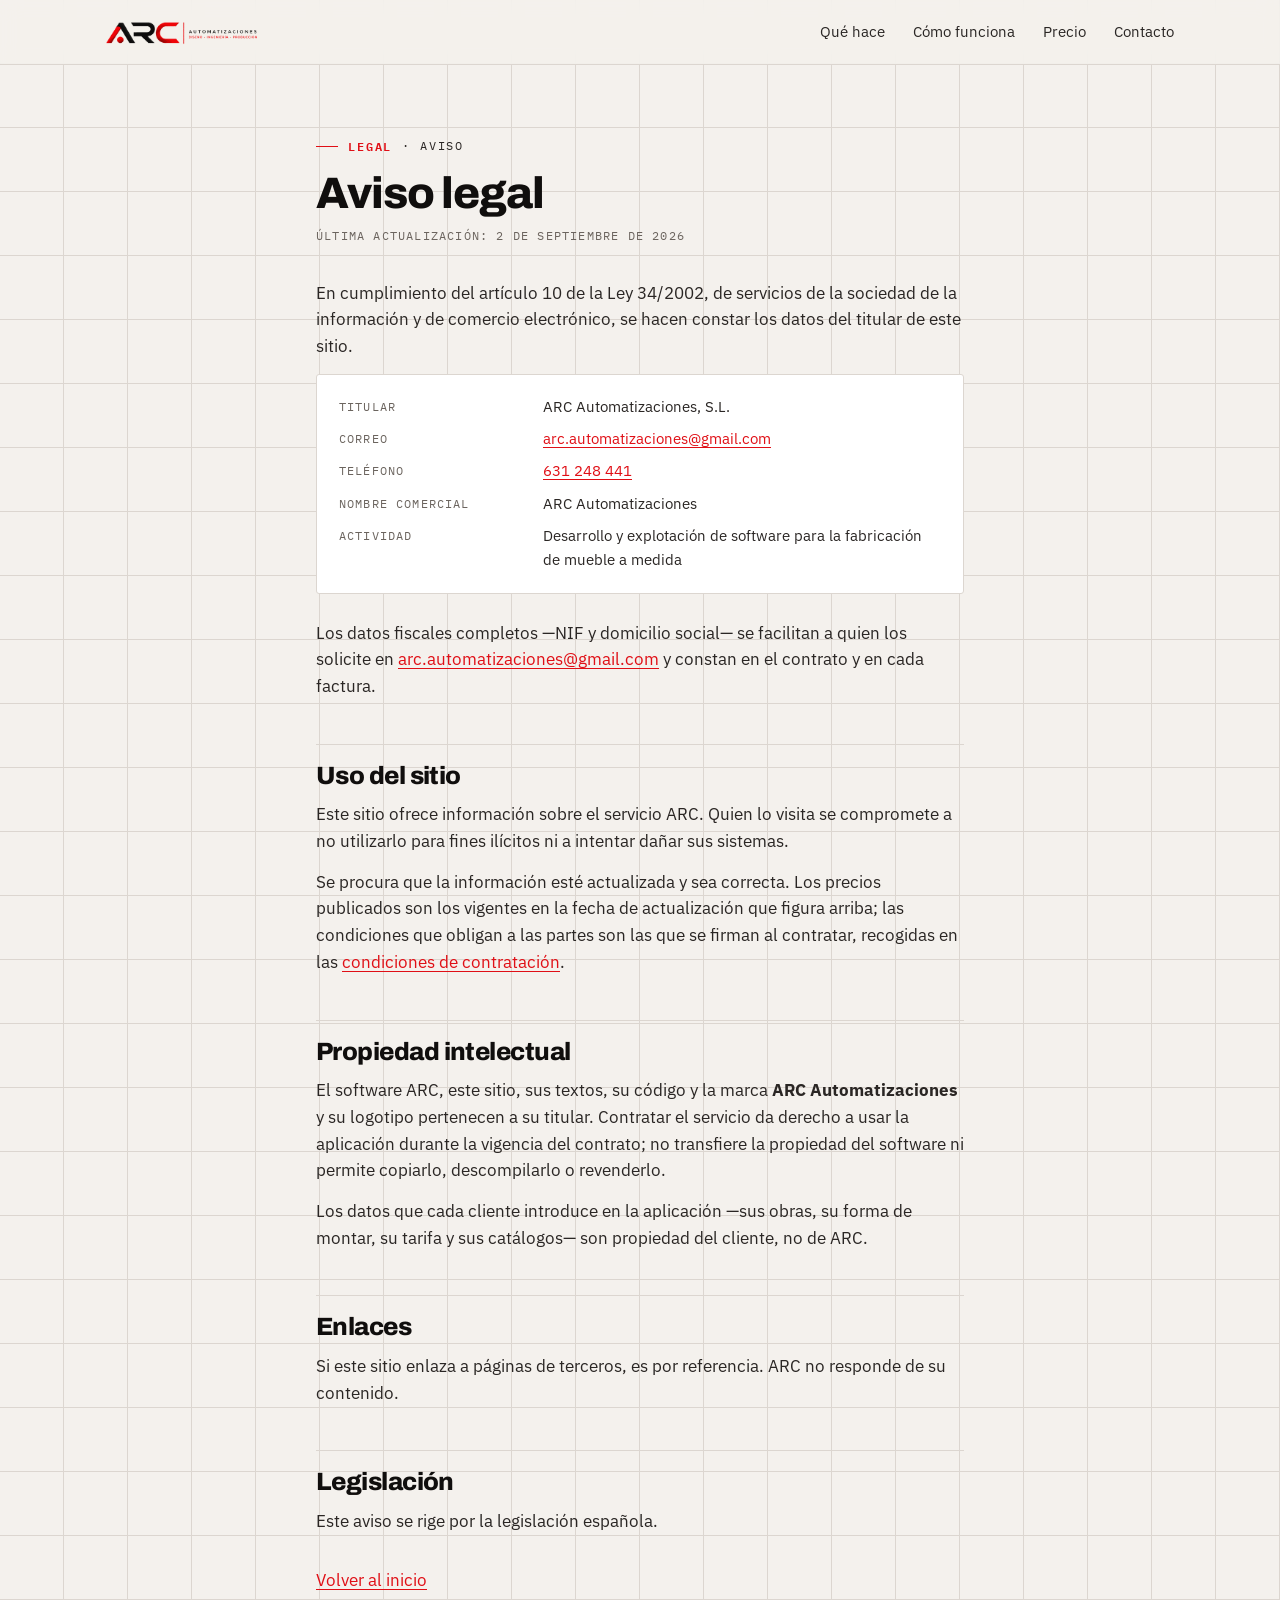
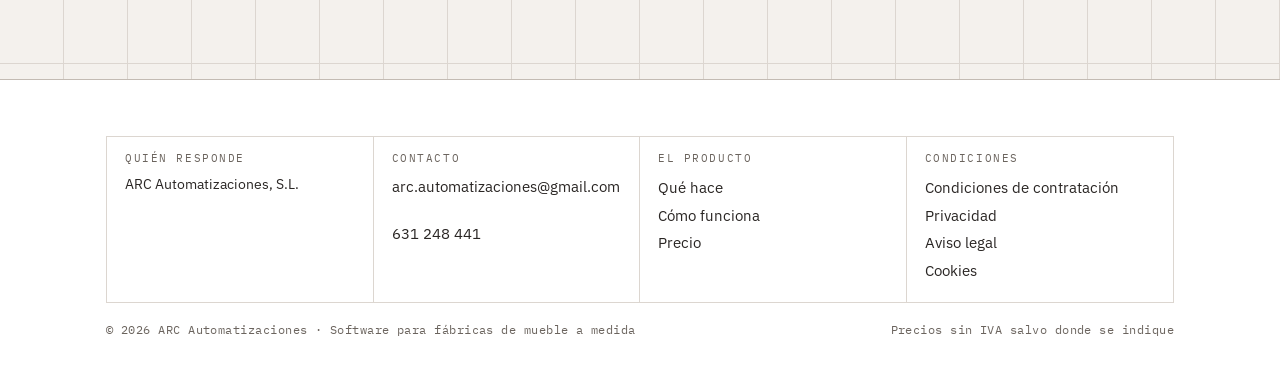
==== aviso-legal.html @ 84fab1b6 "La web de ARC Sitio público de ARC Automatizaciones, en su propio repositorio: el de la aplicación t" ====
<!doctype html>
<html lang="es">
<head>
<meta charset="utf-8">
<meta name="viewport" content="width=device-width, initial-scale=1">
<title>Aviso legal</title>
<meta name="description" content="Datos identificativos del titular del sitio, condiciones de uso y propiedad intelectual.">
<link rel="icon" type="image/png" sizes="32x32" href="/marca/favicon-32.png">
<link rel="apple-touch-icon" href="/marca/arc-icono-180.png">
<meta property="og:type" content="website">
<meta property="og:site_name" content="ARC Automatizaciones">
<meta property="og:title" content="Aviso legal">
<meta property="og:description" content="Datos identificativos del titular del sitio, condiciones de uso y propiedad intelectual.">
<meta property="og:image" content="/marca/arc-lockup.png">
<meta name="theme-color" content="#E00F16">
<link rel="preconnect" href="https://fonts.googleapis.com">
<link rel="preconnect" href="https://fonts.gstatic.com" crossorigin>
<link rel="stylesheet" href="https://fonts.googleapis.com/css2?family=Archivo:wght@500;700;800&family=IBM+Plex+Mono:wght@400;500&family=IBM+Plex+Sans:wght@400;500;600&display=swap">
<link rel="stylesheet" href="/css/arc.css">
</head>
<body>

<header class="barra">
  <div class="hoja">
    <a href="/" aria-label="ARC Automatizaciones, inicio">
      <img class="claro" src="/marca/arc-lockup.png" alt="ARC Automatizaciones" width="1400" height="237">
      <img class="oscuro" src="/marca/arc-lockup-neg.png" alt="" width="1400" height="237" aria-hidden="true">
    </a>
    <nav>
      <a href="/#que-hace" class="oculta-movil">Qué hace</a>
      <a href="/#como" class="oculta-movil">Cómo funciona</a>
      <a href="/precios">Precio</a>
      <a href="/#contacto">Contacto</a>
    </nav>
  </div>
</header>

<main class="hoja legal">
  <p class="eti"><b>Legal</b> · Aviso</p>
  <h1>Aviso legal</h1>
  <span class="fecha">Última actualización: 2 de septiembre de 2026</span>

  <p>En cumplimiento del artículo 10 de la Ley 34/2002, de servicios de la sociedad de la
     información y de comercio electrónico, se hacen constar los datos del titular de este
     sitio.</p>

  <div class="ficha">
    <div><b>Titular</b><span>ARC Automatizaciones, S.L.</span></div>
    <div><b>Correo</b><span><a href="mailto:arc.automatizaciones@gmail.com">arc.automatizaciones@gmail.com</a></span></div>
    <div><b>Teléfono</b><span><a href="tel:+34631248441">631 248 441</a></span></div>
    
    <div><b>Nombre comercial</b><span>ARC Automatizaciones</span></div>
    <div><b>Actividad</b><span>Desarrollo y explotación de software para la fabricación de mueble a medida</span></div>
  </div>
  <p>Los datos fiscales completos —NIF y domicilio social— se facilitan a quien los solicite
     en <a href="mailto:arc.automatizaciones@gmail.com">arc.automatizaciones@gmail.com</a> y constan en el contrato y en cada factura.</p>

  <h2>Uso del sitio</h2>
  <p>Este sitio ofrece información sobre el servicio ARC. Quien lo visita se compromete a no
     utilizarlo para fines ilícitos ni a intentar dañar sus sistemas.</p>
  <p>Se procura que la información esté actualizada y sea correcta. Los precios publicados
     son los vigentes en la fecha de actualización que figura arriba; las condiciones que
     obligan a las partes son las que se firman al contratar, recogidas en las
     <a href="/condiciones">condiciones de contratación</a>.</p>

  <h2>Propiedad intelectual</h2>
  <p>El software ARC, este sitio, sus textos, su código y la marca <strong>ARC
     Automatizaciones</strong> y su logotipo pertenecen a su titular. Contratar el servicio da
     derecho a usar la aplicación durante la vigencia del contrato; no transfiere la
     propiedad del software ni permite copiarlo, descompilarlo o revenderlo.</p>
  <p>Los datos que cada cliente introduce en la aplicación —sus obras, su forma de montar, su
     tarifa y sus catálogos— son propiedad del cliente, no de ARC.</p>

  <h2>Enlaces</h2>
  <p>Si este sitio enlaza a páginas de terceros, es por referencia. ARC no responde de su
     contenido.</p>

  <h2>Legislación</h2>
  <p>Este aviso se rige por la legislación española.</p>

  <p style="margin-top:32px"><a href="/">Volver al inicio</a></p>
</main>

<footer class="pie">
  <div class="hoja">
    <div class="cajetin">
      <div class="celda">
        <h4>Quién responde</h4>
        <p>ARC Automatizaciones, S.L.</p>
      </div>
      <div class="celda">
        <h4>Contacto</h4>
        <p><a href="mailto:arc.automatizaciones@gmail.com">arc.automatizaciones@gmail.com</a><br><a href="tel:+34631248441">631 248 441</a></p>
      </div>
      <div class="celda">
        <h4>El producto</h4>
        <a href="/#que-hace">Qué hace</a>
        <a href="/#como">Cómo funciona</a>
        <a href="/precios">Precio</a>
      </div>
      <div class="celda">
        <h4>Condiciones</h4>
        <a href="/condiciones">Condiciones de contratación</a>
        <a href="/privacidad">Privacidad</a>
        <a href="/aviso-legal">Aviso legal</a>
        <a href="/cookies">Cookies</a>
      </div>
    </div>
    <div class="pie-abajo">
      <span>© <span data-anio>2026</span> ARC Automatizaciones · Software para fábricas de mueble a medida</span>
      <span style="margin-left:auto">Precios sin IVA salvo donde se indique</span>
    </div>
  </div>
</footer>

<script src="/js/arc.js"></script>
</body>
</html>
---- css/arc.css ----
/* ===========================================================
   ARC Automatizaciones · hoja de estilo del sitio público
   -----------------------------------------------------------
   La página está dibujada como un plano: papel, líneas finas,
   cotas con su número, anotaciones en monoespaciada al margen y
   un cajetín abajo con quién firma. No es un adorno: es el
   idioma del cliente. Quien entra aquí lleva veinte años
   mirando planos, y una web que le habla en su formato se lee
   antes que una que le habla en el de una startup.

   El rojo es la capa marcada, como en cualquier CAD: lo que
   está activo, lo que hay que mirar. Se gasta poco a propósito.
   =========================================================== */

/* ---------- fichas ---------- */
:root{
  color-scheme: light dark;

  /* Papel y tinta. El papel no es blanco puro: un blanco puro
     deslumbra y además no se parece a ningún papel. */
  --papel:   #F4F1ED;
  --hoja:    #FFFFFF;
  --hoja2:   #FAF8F6;
  --tinta:   #100E0D;
  --texto:   #2A2624;
  --apagado: #6B645E;
  --linea:   #DCD6D0;
  --linea2:  #C3BBB3;

  /* La capa marcada. El rojo de la marca, bajado lo justo para
     que se pueda leer sobre papel. */
  --rojo:    #E00F16;
  --rojo2:   #B00A10;
  --rojoflojo:#FDECEB;

  /* Semáforo. Es el de la propia aplicación, y no es el acento:
     un estado no puede confundirse con una marca. */
  --verde:   #1B6E44;
  --ambar:   #9A6608;

  --sombra: 0 1px 2px rgba(16,14,13,.05), 0 12px 34px rgba(16,14,13,.07);

  --display: "Archivo", "Helvetica Neue", Arial, sans-serif;
  --cuerpo:  "IBM Plex Sans", system-ui, -apple-system, "Segoe UI", sans-serif;
  --mono:    "IBM Plex Mono", ui-monospace, "SF Mono", Menlo, monospace;

  --ancho: 1180px;
  --canal: clamp(20px, 5vw, 56px);
}

@media (prefers-color-scheme: dark){
  :root:not([data-theme="light"]){
    --papel:   #0C0B0A;
    --hoja:    #151312;
    --hoja2:   #1B1918;
    --tinta:   #F6F2EE;
    --texto:   #DDD6D0;
    --apagado: #948C85;
    --linea:   #2C2825;
    --linea2:  #423C38;
    --rojo:    #FF3B2F;
    --rojo2:   #FF6A5E;
    --rojoflojo:#2A100E;
    --verde:   #4FBF87;
    --ambar:   #E0A83A;
    --sombra: 0 1px 2px rgba(0,0,0,.5), 0 14px 40px rgba(0,0,0,.45);
  }
}
:root[data-theme="dark"]{
  --papel:#0C0B0A; --hoja:#151312; --hoja2:#1B1918;
  --tinta:#F6F2EE; --texto:#DDD6D0; --apagado:#948C85;
  --linea:#2C2825; --linea2:#423C38;
  --rojo:#FF3B2F; --rojo2:#FF6A5E; --rojoflojo:#2A100E;
  --verde:#4FBF87; --ambar:#E0A83A;
  --sombra: 0 1px 2px rgba(0,0,0,.5), 0 14px 40px rgba(0,0,0,.45);
}

*,*::before,*::after{box-sizing:border-box}

html{scroll-behavior:smooth}
body{
  margin:0;
  background:var(--papel);
  color:var(--texto);
  font-family:var(--cuerpo);
  font-size:16.5px;
  line-height:1.62;
  -webkit-font-smoothing:antialiased;
  /* La cuadrícula del papel milimetrado, muy floja. Se ve al
     borde de la hoja y no debajo del texto. */
  background-image:
    linear-gradient(var(--linea) 1px, transparent 1px),
    linear-gradient(90deg, var(--linea) 1px, transparent 1px);
  background-size:64px 64px, 64px 64px;
  background-position:-1px -1px;
}
@media (prefers-color-scheme: dark){
  :root:not([data-theme="light"]) body{background-image:
    linear-gradient(#221F1D 1px, transparent 1px),
    linear-gradient(90deg,#221F1D 1px, transparent 1px)}
}

img{max-width:100%;display:block}
a{color:inherit}
h1,h2,h3,h4{font-family:var(--display);color:var(--tinta);
  text-wrap:balance;margin:0;letter-spacing:-.022em;font-weight:800;line-height:1.06}
h1{font-size:clamp(34px,4.7vw,60px)}
h2{font-size:clamp(28px,3.9vw,44px)}
h3{font-size:clamp(19px,2vw,23px);letter-spacing:-.012em;line-height:1.2}
p{margin:0}
:where(a,button,input,select,summary):focus-visible{
  outline:2px solid var(--rojo);outline-offset:3px;border-radius:2px}

/* ---------- la hoja ---------- */
.hoja{max-width:var(--ancho);margin:0 auto;padding-inline:var(--canal)}
.tira{padding-block:clamp(56px,8vw,104px)}
.tira--blanca{background:var(--hoja);border-block:1px solid var(--linea)}

/* Anotación de margen, en monoespaciada: la referencia de la
   sección, como el número de plano. */
.eti{font-family:var(--mono);font-size:11.5px;letter-spacing:.16em;
  text-transform:uppercase;color:var(--apagado);display:flex;
  align-items:center;gap:10px;margin-bottom:18px}
.eti::before{content:"";width:22px;height:1px;background:var(--rojo);flex:0 0 auto}
.eti b{color:var(--rojo);font-weight:600}

.entradilla{font-size:clamp(17px,1.6vw,19.5px);color:var(--apagado);
  max-width:62ch;margin-top:16px;line-height:1.6}

/* ---------- la cota ----------
   Una línea de cota de verdad: dos topes, la línea y el número
   en su hueco. Los números que lleva son valores del producto,
   no cifras de relleno. */
.cota{display:flex;align-items:center;gap:14px;margin:0;padding:0;border:0}
.cota::before,.cota::after{content:"";height:1px;background:var(--linea2);flex:1 1 auto}
.cota span{font-family:var(--mono);font-size:11px;letter-spacing:.14em;
  color:var(--apagado);text-transform:uppercase;white-space:nowrap;
  position:relative;padding:0 2px}
.cota--sola{margin-block:clamp(44px,6vw,78px)}

/* ---------- barra ---------- */
.barra{position:sticky;top:0;z-index:60;background:color-mix(in srgb,var(--papel) 86%,transparent);
  backdrop-filter:saturate(1.4) blur(10px);border-bottom:1px solid var(--linea)}
.barra .hoja{display:flex;align-items:center;gap:26px;height:64px}
.barra img{height:26px;width:auto}
.barra nav{margin-left:auto;display:flex;align-items:center;gap:clamp(12px,2.4vw,28px)}
.barra nav a{font-size:14.5px;text-decoration:none;color:var(--texto);
  padding:6px 0;border-bottom:1px solid transparent;transition:.18s}
.barra nav a:hover{color:var(--tinta);border-bottom-color:var(--rojo)}
.barra nav a[aria-current]{color:var(--tinta);border-bottom-color:var(--rojo)}
@media (max-width:720px){.barra nav a.oculta-movil{display:none}}
:root[data-theme="dark"] .barra img.claro,
.barra img.oscuro{display:none}
@media (prefers-color-scheme: dark){
  :root:not([data-theme="light"]) .barra img.claro{display:none}
  :root:not([data-theme="light"]) .barra img.oscuro{display:block}
}
:root[data-theme="dark"] .barra img.oscuro{display:block}

/* ---------- botones ---------- */
.btn{display:inline-flex;align-items:center;gap:9px;height:48px;padding:0 22px;
  font-family:var(--cuerpo);font-size:15px;font-weight:600;text-decoration:none;
  border:1px solid var(--tinta);background:var(--tinta);color:var(--papel);
  cursor:pointer;transition:.18s;border-radius:2px;white-space:nowrap}
.btn:hover{background:var(--rojo);border-color:var(--rojo);color:#fff;transform:translateY(-1px)}
.btn--linea{background:transparent;color:var(--tinta);border-color:var(--linea2)}
.btn--linea:hover{background:transparent;color:var(--rojo);border-color:var(--rojo)}
.btn small{font-family:var(--mono);font-size:11px;opacity:.72;font-weight:400}
.botones{display:flex;flex-wrap:wrap;gap:12px;margin-top:28px}

/* ---------- portada ---------- */
.portada{padding-top:clamp(38px,5vw,64px);padding-bottom:clamp(30px,4vw,48px)}
.portada-rej{display:grid;grid-template-columns:minmax(0,1.06fr) minmax(0,1fr);
  gap:clamp(28px,4vw,56px);align-items:center}
@media (max-width:940px){.portada-rej{grid-template-columns:1fr}}
.portada h1 em{font-style:normal;color:var(--rojo)}
.portada .entradilla{margin-top:22px}
.marcas{display:flex;flex-wrap:wrap;gap:8px;margin-top:26px}
.marcas span{font-family:var(--mono);font-size:11.5px;letter-spacing:.06em;
  border:1px solid var(--linea);padding:5px 10px;color:var(--apagado);
  background:var(--hoja);border-radius:2px}

/* El lienzo del plano */
.plano{position:relative;background:var(--hoja);border:1px solid var(--linea);
  box-shadow:var(--sombra);border-radius:3px;overflow:hidden}
.plano canvas{display:block;width:100%;height:auto}
.plano-cab{display:flex;align-items:center;gap:10px;padding:9px 14px;
  border-bottom:1px solid var(--linea);font-family:var(--mono);font-size:11px;
  letter-spacing:.1em;text-transform:uppercase;color:var(--apagado);background:var(--hoja2)}
.plano-cab b{color:var(--rojo);font-weight:600}
.plano-pie{display:flex;align-items:center;gap:14px;padding:10px 14px;
  border-top:1px solid var(--linea);background:var(--hoja2);
  font-family:var(--mono);font-size:11.5px;color:var(--apagado)}
.plano-pie button{margin-left:auto;font-family:var(--mono);font-size:11px;
  letter-spacing:.1em;text-transform:uppercase;background:none;cursor:pointer;
  border:1px solid var(--linea2);color:var(--texto);padding:5px 11px;border-radius:2px}
.plano-pie button:hover{border-color:var(--rojo);color:var(--rojo)}
.fase{display:flex;gap:6px}
.fase i{width:26px;height:3px;background:var(--linea);display:block;border-radius:2px;
  transition:background .3s}
.fase i.on{background:var(--rojo)}

/* ---------- las seis salidas ----------
   No son seis tarjetas iguales con su sombra: son seis entradas
   de una lista de entregables, cada una con su referencia. */
/* Tres columnas, no `auto-fit`: son SEIS entradas, y seis llenan
   exactamente 3×2 o 2×3. Con `auto-fit` salían cuatro arriba y dos
   abajo, con dos huecos muertos y los filetes de la derecha
   cayendo donde no tocaba. */
.salidas{display:grid;grid-template-columns:repeat(3,minmax(0,1fr));
  gap:0;margin-top:40px;border-top:1px solid var(--linea)}
.salida{border-bottom:1px solid var(--linea);border-right:1px solid var(--linea);
  padding:26px 26px 30px}
.salida:nth-child(3n){border-right:0}
@media (max-width:980px){
  .salidas{grid-template-columns:repeat(2,minmax(0,1fr))}
  .salida:nth-child(3n){border-right:1px solid var(--linea)}
  .salida:nth-child(2n){border-right:0}
}
@media (max-width:620px){
  .salidas{grid-template-columns:1fr}
  .salida{border-right:0!important}
}
.salida .ref{font-family:var(--mono);font-size:11px;color:var(--rojo);
  letter-spacing:.12em;display:block;margin-bottom:12px}
.salida h3{margin-bottom:9px}
.salida p{font-size:15px;color:var(--apagado);line-height:1.58}
.salida:hover{background:var(--hoja2)}

/* ---------- la secuencia ----------
   Aquí los números SÍ significan algo: es el orden real por el
   que pasa una obra, y saltarse uno rompe el siguiente. */
.pasos{display:grid;gap:0;margin-top:36px;counter-reset:p}
.paso{display:grid;grid-template-columns:64px minmax(0,1fr);gap:clamp(16px,3vw,34px);
  padding:26px 0;border-top:1px solid var(--linea);align-items:start}
.paso:last-child{border-bottom:1px solid var(--linea)}
.paso .n{font-family:var(--mono);font-size:13px;color:var(--rojo);padding-top:4px;
  letter-spacing:.06em}
.paso h3{margin-bottom:7px}
.paso p{color:var(--apagado);font-size:15.5px;max-width:70ch}
.paso .dato{font-family:var(--mono);font-size:12.5px;color:var(--texto);
  margin-top:10px;display:inline-block;background:var(--hoja2);
  border:1px solid var(--linea);padding:4px 9px;border-radius:2px}

/* ---------- números ---------- */
.cifras{display:grid;grid-template-columns:repeat(auto-fit,minmax(180px,1fr));
  gap:1px;background:var(--linea);border:1px solid var(--linea);margin-top:36px}
.cifra{background:var(--hoja);padding:24px 22px}
.cifra b{display:block;font-family:var(--display);font-size:clamp(30px,3.6vw,42px);
  color:var(--tinta);letter-spacing:-.03em;line-height:1;font-variant-numeric:tabular-nums}
.cifra span{display:block;font-size:13.5px;color:var(--apagado);margin-top:9px;line-height:1.45}

/* ---------- precio ----------
   El único objeto que se levanta del papel en toda la página.
   Si todo lleva sombra, la sombra no dice nada. */
.tarifa{display:grid;grid-template-columns:minmax(0,1.15fr) minmax(0,1fr);
  gap:clamp(20px,3vw,34px);margin-top:40px;align-items:start}
@media (max-width:900px){.tarifa{grid-template-columns:1fr}}
.panel{background:var(--hoja);border:1px solid var(--linea2);border-radius:3px;
  box-shadow:var(--sombra);overflow:hidden}
.panel-cab{padding:26px 28px 22px;border-bottom:1px solid var(--linea)}
.panel-cab .eti{margin-bottom:14px}
.granprecio{display:flex;align-items:baseline;gap:10px;flex-wrap:wrap}
.granprecio b{font-family:var(--display);font-size:clamp(44px,6vw,62px);color:var(--tinta);
  letter-spacing:-.035em;line-height:1;font-variant-numeric:tabular-nums}
.granprecio span{font-size:15px;color:var(--apagado)}
.panel-cue{padding:22px 28px 28px}
.incluye{list-style:none;margin:0;padding:0;display:grid;gap:11px}
.incluye li{position:relative;padding-left:24px;font-size:15px;color:var(--texto)}
.incluye li::before{content:"";position:absolute;left:0;top:8px;width:9px;height:9px;
  border:1.5px solid var(--rojo);border-radius:1px}
.incluye li em{font-style:normal;color:var(--apagado)}

/* Calculadora */
.calc{padding:24px 28px 28px}
.calc label{display:block;font-family:var(--mono);font-size:11.5px;letter-spacing:.12em;
  text-transform:uppercase;color:var(--apagado);margin-bottom:9px}
.calc-fila{margin-bottom:22px}
.calc-val{display:flex;align-items:baseline;justify-content:space-between;gap:12px;margin-bottom:8px}
.calc-val b{font-family:var(--display);font-size:26px;color:var(--tinta);
  font-variant-numeric:tabular-nums;letter-spacing:-.02em}
.calc-val i{font-style:normal;font-family:var(--mono);font-size:11.5px;color:var(--apagado)}
input[type=range]{width:100%;accent-color:var(--rojo);height:22px;cursor:pointer}
.desglose{border-top:1px solid var(--linea);margin-top:6px;padding-top:16px;
  display:grid;gap:9px;font-variant-numeric:tabular-nums}
.dfila{display:grid;grid-template-columns:1fr auto;gap:14px;font-size:14.5px;align-items:baseline}
.dfila span{color:var(--apagado)}
.dfila b{font-weight:600;color:var(--texto);font-family:var(--mono);font-size:14px}
.dfila em{font-style:normal;font-family:var(--mono);font-size:11.5px;color:var(--apagado);
  grid-column:1;margin-top:-6px}
.dfila--total{border-top:1px solid var(--linea2);padding-top:12px;margin-top:5px}
.dfila--total span{color:var(--tinta);font-weight:600;font-family:var(--cuerpo);font-size:15.5px}
.dfila--total b{color:var(--rojo);font-size:19px;font-family:var(--display);font-weight:800}
.nota{font-size:13.5px;color:var(--apagado);line-height:1.55;margin-top:16px}

/* Tabla de conceptos */
.tabla{width:100%;border-collapse:collapse;margin-top:26px;font-size:15px}
.tabla th,.tabla td{text-align:left;padding:13px 14px;border-bottom:1px solid var(--linea);
  vertical-align:top}
.tabla th{font-family:var(--mono);font-size:11px;letter-spacing:.12em;text-transform:uppercase;
  color:var(--apagado);font-weight:400;border-bottom-color:var(--linea2)}
.tabla td:last-child,.tabla th:last-child{text-align:right;font-variant-numeric:tabular-nums;
  font-family:var(--mono);font-size:14px;white-space:nowrap}
.tabla tr:hover td{background:var(--hoja2)}
.envuelve{overflow-x:auto;-webkit-overflow-scrolling:touch}

/* ---------- preguntas ---------- */
.faq{margin-top:34px;border-top:1px solid var(--linea)}
.faq details{border-bottom:1px solid var(--linea)}
.faq summary{cursor:pointer;padding:19px 34px 19px 0;position:relative;
  font-family:var(--display);font-weight:700;font-size:17.5px;color:var(--tinta);
  list-style:none;letter-spacing:-.01em}
.faq summary::-webkit-details-marker{display:none}
.faq summary::after{content:"+";position:absolute;right:4px;top:16px;color:var(--rojo);
  font-family:var(--mono);font-size:20px;transition:transform .2s}
.faq details[open] summary::after{content:"–"}
.faq p{padding:0 0 20px;color:var(--apagado);font-size:15.5px;max-width:74ch}

/* ---------- cajetín (pie) ----------
   El cajetín de un plano: quién lo firma, qué es, cuándo. Aquí
   es además lo que la ley obliga a poner y lo que Stripe busca
   cuando revisa una web. El mismo sitio sirve para las dos
   cosas, y no es casualidad: las dos preguntan lo mismo. */
.pie{background:var(--hoja);border-top:1px solid var(--linea2);margin-top:0}
.cajetin{display:grid;grid-template-columns:repeat(4,minmax(0,1fr));
  border:1px solid var(--linea);border-bottom:0;margin:clamp(34px,5vw,56px) 0 0}
@media (max-width:840px){.cajetin{grid-template-columns:repeat(2,minmax(0,1fr))}}
@media (max-width:480px){.cajetin{grid-template-columns:1fr}}
.celda{border-right:1px solid var(--linea);border-bottom:1px solid var(--linea);
  padding:16px 18px 18px;min-height:104px}
.celda:last-child{border-right:0}
@media (max-width:840px){.celda:nth-child(2n){border-right:0}}
@media (max-width:480px){.celda{border-right:0}}
.celda h4{font-family:var(--mono);font-size:10.5px;letter-spacing:.15em;text-transform:uppercase;
  color:var(--apagado);font-weight:400;margin-bottom:10px}
.celda a{color:var(--texto);text-decoration:none;display:block;font-size:14.5px;padding:2px 0}
.celda a:hover{color:var(--rojo)}
.celda p{font-size:14px;color:var(--texto);line-height:1.5}
.pie-abajo{display:flex;flex-wrap:wrap;gap:14px 26px;align-items:center;
  padding:18px 0 34px;font-family:var(--mono);font-size:11.5px;color:var(--apagado);
  letter-spacing:.04em}
.pie-abajo img{height:20px;width:auto;opacity:.85}

/* ---------- hueco pendiente ----------
   Un dato que falta se ve. Poner «Calle Ejemplo 1» en un aviso
   legal es peor que dejarlo en blanco: se queda ahí para
   siempre y encima es mentira. */
.falta{background:var(--rojoflojo);color:var(--rojo2);border:1px dashed var(--rojo);
  font-family:var(--mono);font-size:.86em;padding:1px 7px;border-radius:2px;
  white-space:nowrap;display:inline-block}

/* ---------- páginas legales ---------- */
.legal{max-width:76ch;padding-block:clamp(40px,6vw,72px)}
.legal h1{font-size:clamp(30px,4.4vw,44px);margin-bottom:10px}
.legal .fecha{font-family:var(--mono);font-size:12px;color:var(--apagado);
  letter-spacing:.1em;text-transform:uppercase;margin-bottom:34px;display:block}
.legal h2{font-size:clamp(20px,2.3vw,25px);margin:44px 0 12px;padding-top:18px;
  border-top:1px solid var(--linea)}
.legal h3{margin:28px 0 8px;font-size:17.5px}
.legal p{margin:0 0 14px;color:var(--texto)}
.legal ul,.legal ol{margin:0 0 16px;padding-left:22px;color:var(--texto)}
.legal li{margin-bottom:8px}
.legal a{color:var(--rojo);text-decoration:underline;text-underline-offset:3px}
.legal .ficha{background:var(--hoja);border:1px solid var(--linea);border-radius:3px;
  padding:20px 22px;margin:0 0 26px;display:grid;gap:8px}
.legal .ficha div{display:grid;grid-template-columns:190px minmax(0,1fr);gap:14px;font-size:15px}
@media (max-width:600px){.legal .ficha div{grid-template-columns:1fr;gap:2px}}
.legal .ficha dt,.legal .ficha b{font-family:var(--mono);font-size:11.5px;letter-spacing:.1em;
  text-transform:uppercase;color:var(--apagado);font-weight:400;padding-top:3px}

/* ---------- aparición ----------
   Aditiva: sin JavaScript, y con `prefers-reduced-motion`, todo
   se ve igual. Lo que se lee no puede depender de un observador
   que a lo mejor no se ejecuta. */
.sube{opacity:1}
.js .sube.vista{animation:alza .55s cubic-bezier(.2,.7,.3,1) both}
@keyframes alza{from{transform:translateY(15px);opacity:.25}to{transform:none;opacity:1}}
@media (prefers-reduced-motion: reduce){
  html{scroll-behavior:auto}
  .js .sube{opacity:1!important;transform:none!important;transition:none!important}
  *{animation-duration:.001ms!important;transition-duration:.001ms!important}
}
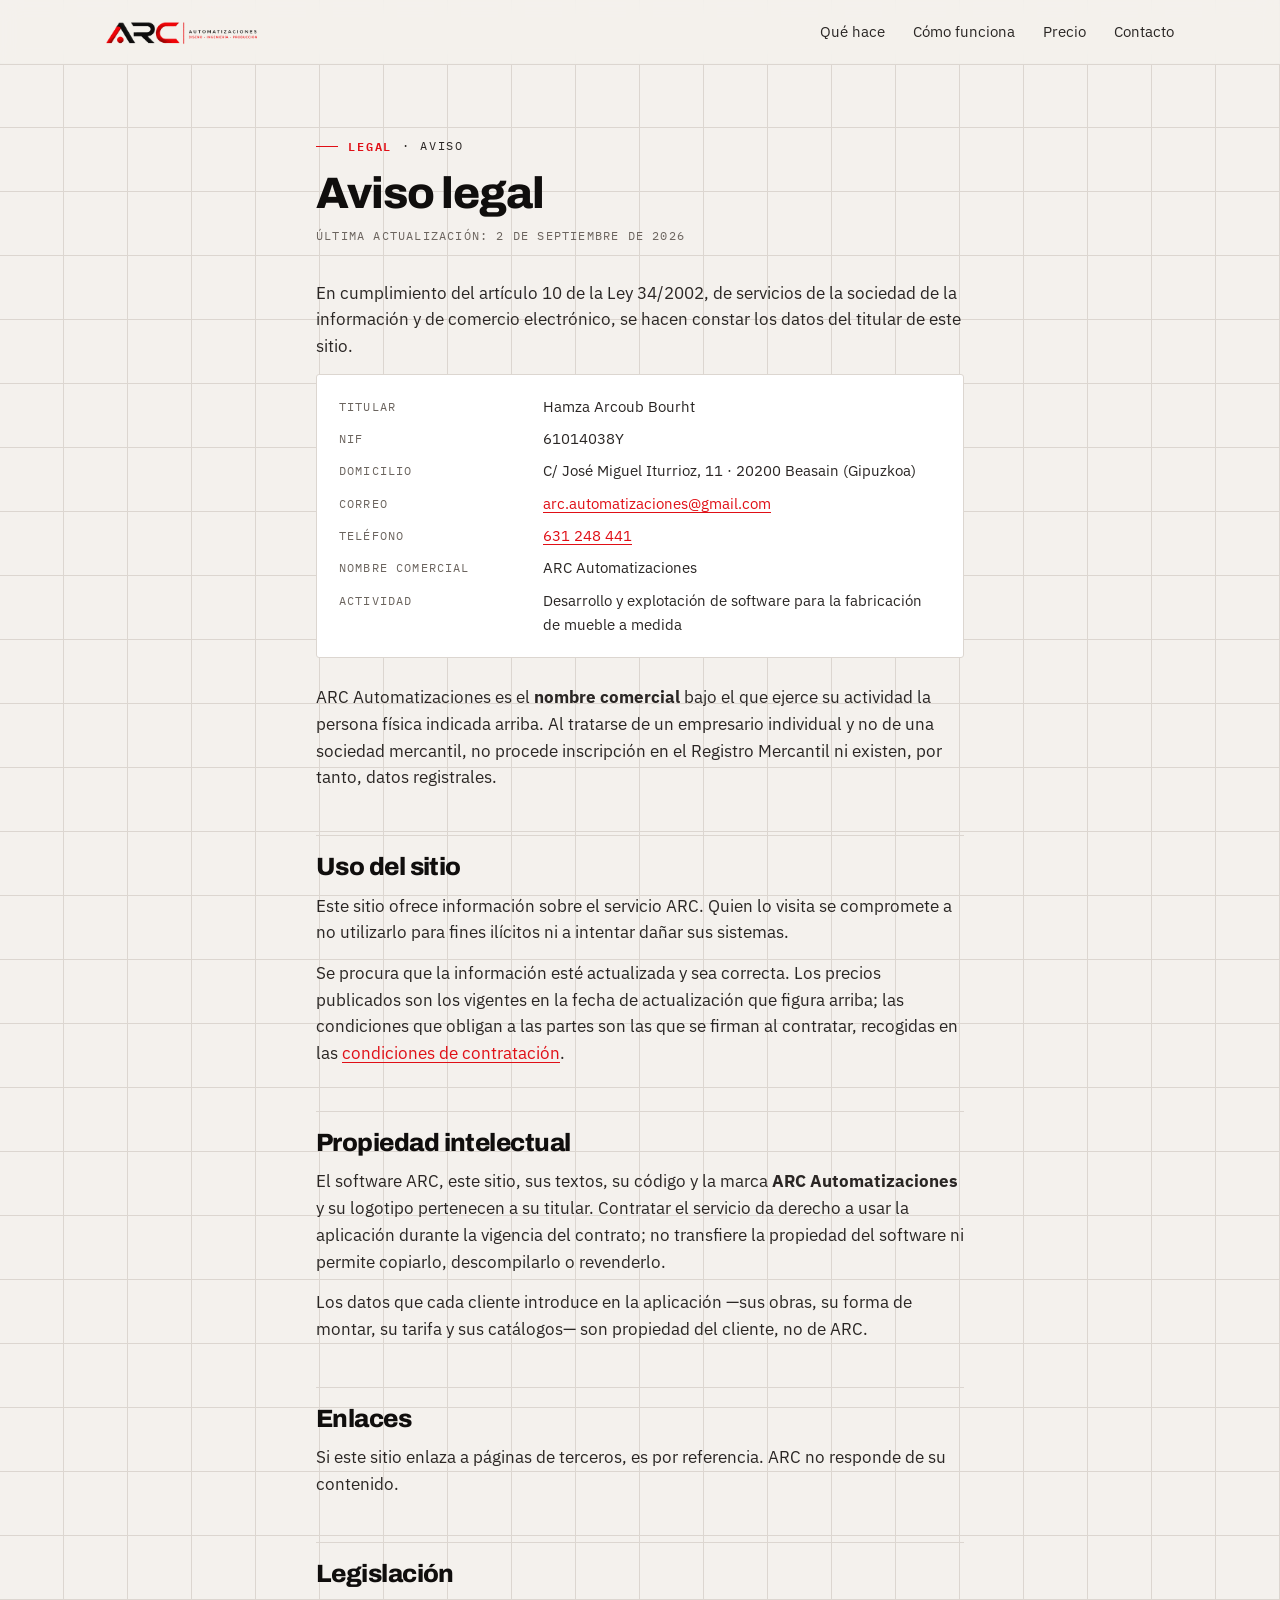
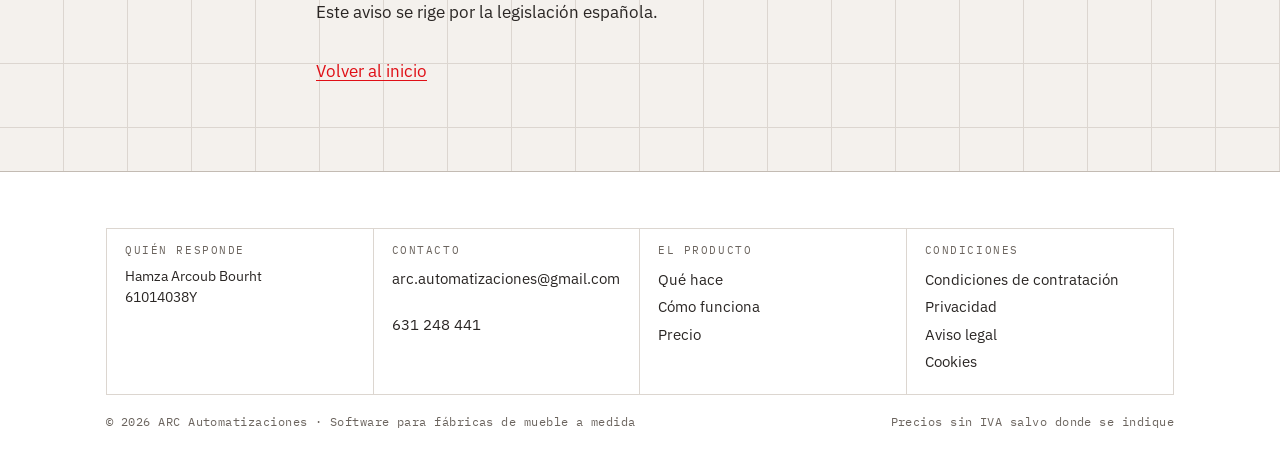
==== commit 57cb9bfe: "Los datos legales: autónomo, no sociedad La web salió diciendo «ARC Automatizaciones, S.L.» y no es " ====
--- a/aviso-legal.html
+++ b/aviso-legal.html
@@ -45,15 +45,17 @@
      sitio.</p>
 
   <div class="ficha">
-    <div><b>Titular</b><span>ARC Automatizaciones, S.L.</span></div>
+    <div><b>Titular</b><span>Hamza Arcoub Bourht</span></div><div><b>NIF</b><span>61014038Y</span></div><div><b>Domicilio</b><span>C/ José Miguel Iturrioz, 11 · 20200 Beasain (Gipuzkoa)</span></div>
     <div><b>Correo</b><span><a href="mailto:arc.automatizaciones@gmail.com">arc.automatizaciones@gmail.com</a></span></div>
     <div><b>Teléfono</b><span><a href="tel:+34631248441">631 248 441</a></span></div>
     
     <div><b>Nombre comercial</b><span>ARC Automatizaciones</span></div>
     <div><b>Actividad</b><span>Desarrollo y explotación de software para la fabricación de mueble a medida</span></div>
   </div>
-  <p>Los datos fiscales completos —NIF y domicilio social— se facilitan a quien los solicite
-     en <a href="mailto:arc.automatizaciones@gmail.com">arc.automatizaciones@gmail.com</a> y constan en el contrato y en cada factura.</p>
+  <p>ARC Automatizaciones es el <strong>nombre comercial</strong> bajo el que ejerce su
+     actividad la persona física indicada arriba. Al tratarse de un empresario individual y no
+     de una sociedad mercantil, no procede inscripción en el Registro Mercantil ni existen, por
+     tanto, datos registrales.</p>
 
   <h2>Uso del sitio</h2>
   <p>Este sitio ofrece información sobre el servicio ARC. Quien lo visita se compromete a no
@@ -86,7 +88,7 @@
     <div class="cajetin">
       <div class="celda">
         <h4>Quién responde</h4>
-        <p>ARC Automatizaciones, S.L.</p>
+        <p>Hamza Arcoub Bourht<br>61014038Y</p>
       </div>
       <div class="celda">
         <h4>Contacto</h4>
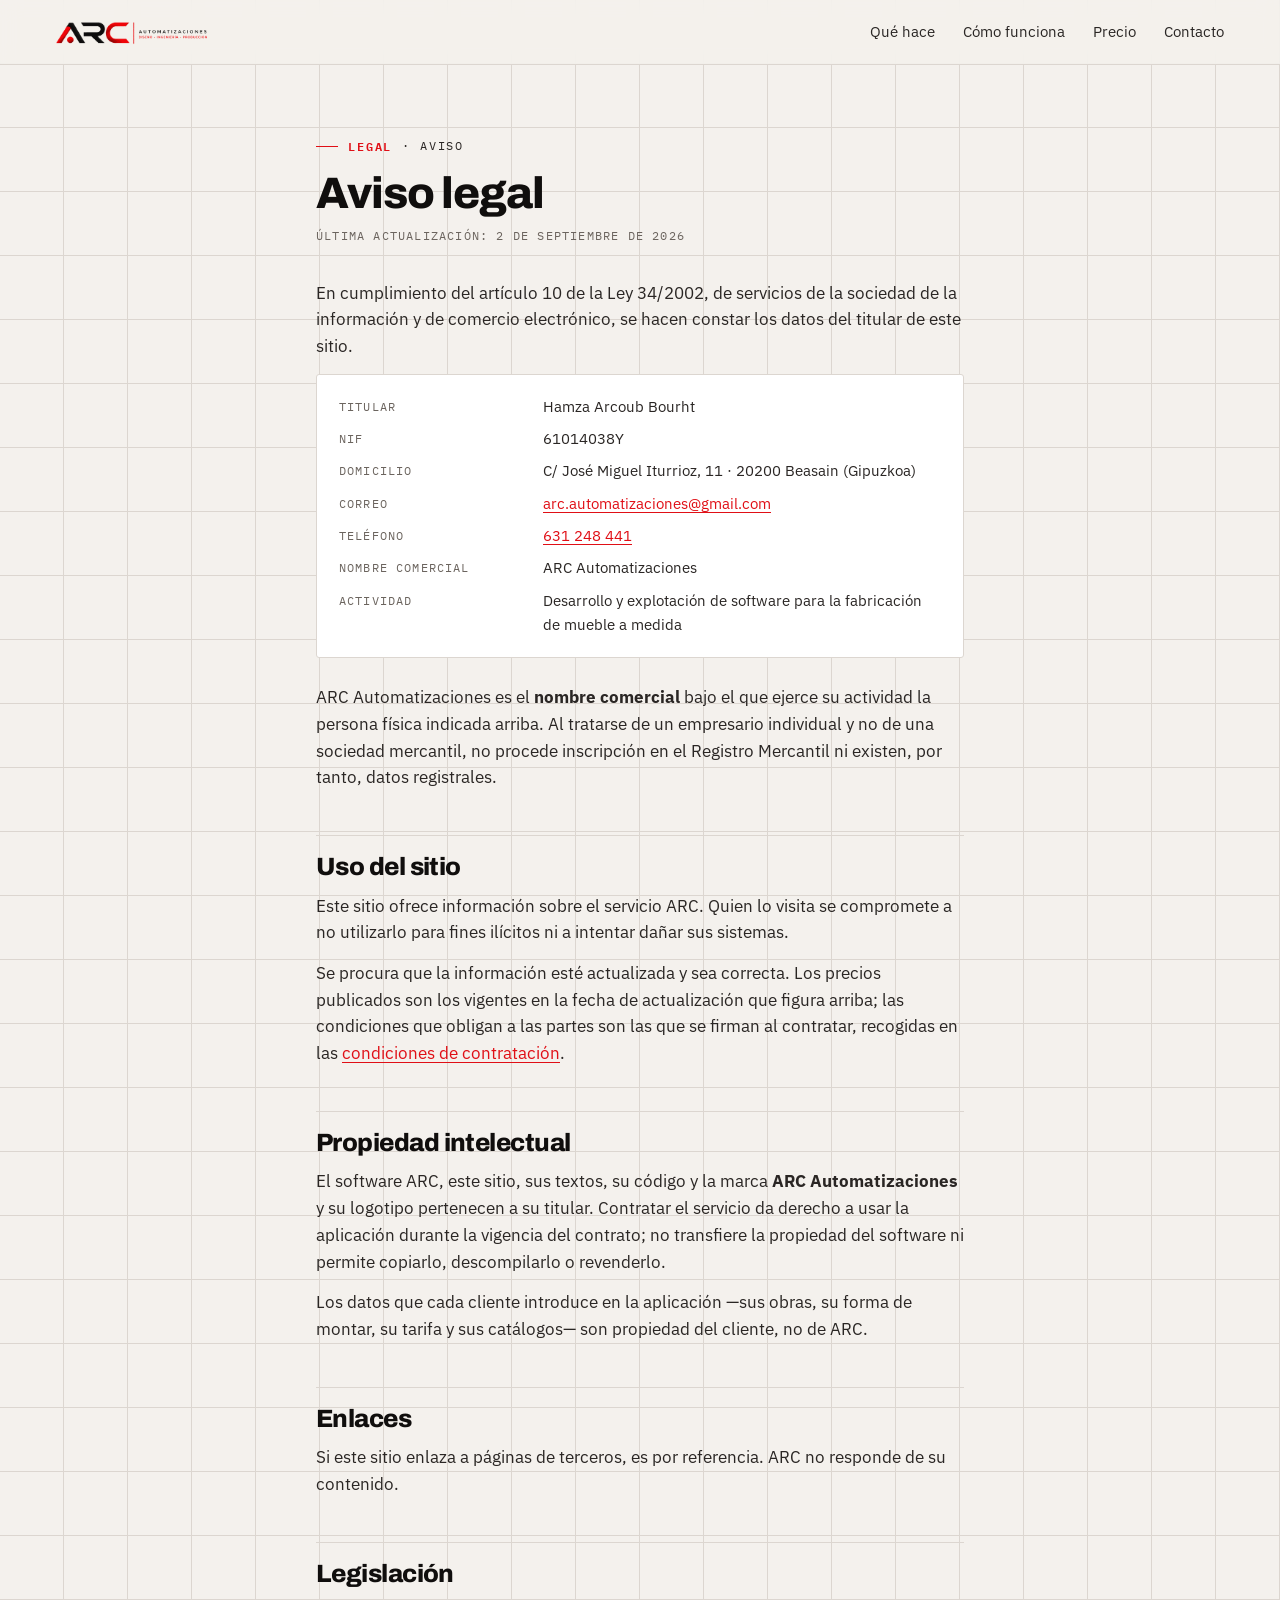
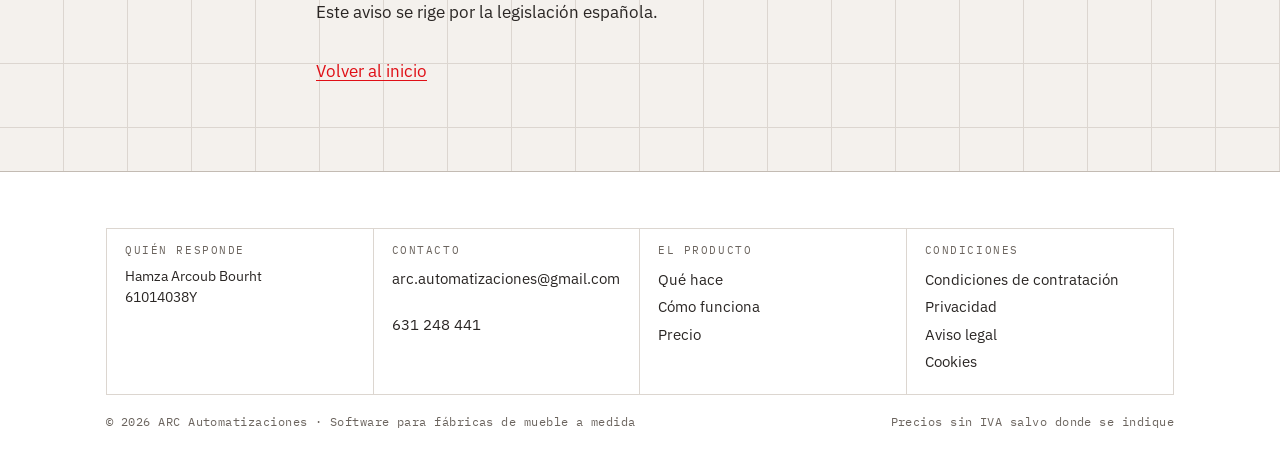
==== commit 85ae321b: "El armario se despieza al bajar, y el logotipo se va al canto 1 · EL BLOQUE DEL ARMARIO  Debajo de l" ====
--- a/aviso-legal.html
+++ b/aviso-legal.html
@@ -116,5 +116,7 @@
 </footer>
 
 <script src="/js/arc.js"></script>
+<script src="/js/fondo.js"></script>
+<script src="/js/armario.js"></script>
 </body>
 </html>
--- a/css/arc.css
+++ b/css/arc.css
@@ -167,6 +167,16 @@
 .btn--linea:hover{background:transparent;color:var(--rojo);border-color:var(--rojo)}
 .btn small{font-family:var(--mono);font-size:11px;opacity:.72;font-weight:400}
 .botones{display:flex;flex-wrap:wrap;gap:12px;margin-top:28px}
+
+/* ---------- el papel de la portada ----------
+   El lienzo del fondo va a sangre y DEBAJO de todo, sin poder pulsarse: no
+   roba un clic con el ratón ni un dedo en el móvil. El contenido sube a
+   z-index 1 porque un elemento posicionado siempre gana a uno que no lo está,
+   y sin subirlo el titular quedaría por debajo del papel. */
+.escena{position:relative;isolation:isolate}
+.escena>canvas{position:absolute;inset:0;width:100%;height:100%;
+  display:block;pointer-events:none;z-index:0}
+.escena>section{position:relative;z-index:1}
 
 /* ---------- portada ---------- */
 .portada{padding-top:clamp(38px,5vw,64px);padding-bottom:clamp(30px,4vw,48px)}
@@ -380,3 +390,175 @@
   .js .sube{opacity:1!important;transform:none!important;transition:none!important}
   *{animation-duration:.001ms!important;transition-duration:.001ms!important}
 }
+
+/* ===========================================================
+   EN EL MÓVIL
+   -----------------------------------------------------------
+   No es «que quepa»: en 390 px cabía todo y aun así había tres
+   cosas rotas. Se miraron una a una en un iPhone simulado.
+   =========================================================== */
+
+/* --- 1 · LAS TABLAS ---
+   Era el fallo gordo. La tabla de perfiles mide 852 px: dentro de
+   `.envuelve` no desbordaba la página —eso ya estaba bien— pero se
+   quedaba cortada a media frase («Acceso completo, incluidos…») sin
+   ningún indicio de que hubiera más a la derecha. Quien lo lee no
+   piensa «esto se desplaza»: piensa que la web está rota.
+
+   Y no son tablas de números: son pares etiqueta/valor. Apilados se
+   leen mejor que desplazándose, así que en móvil cada fila pasa a ser
+   un bloque. La cabecera desaparece porque ya no encabeza nada; donde
+   hace falta —la de tres columnas, con su periodicidad y su importe—
+   la etiqueta viaja en `data-eti` y se pinta delante del valor. */
+@media (max-width: 620px){
+  .tabla, .tabla tbody, .tabla tr, .tabla td{display:block;width:auto}
+  .tabla thead{position:absolute;width:1px;height:1px;overflow:hidden;clip-path:inset(50%)}
+  .tabla tr{border-bottom:1px solid var(--linea2);padding:15px 0}
+  .tabla tr:last-child{border-bottom:0}
+  .tabla td{border:0;padding:3px 0;text-align:left!important;white-space:normal!important;
+    font-size:15px}
+  .tabla td:first-child{font-weight:600;color:var(--tinta)}
+  .tabla td:not(:first-child){color:var(--apagado);font-family:var(--mono);font-size:13.5px}
+  .tabla td[data-eti]::before{content:attr(data-eti) " · ";color:var(--linea2)}
+  .envuelve{overflow-x:visible}
+}
+
+/* --- 2 · LOS BOTONES ---
+   Dos botones seguidos con anchos distintos —«Escribir» corto,
+   «Llamar» más corto todavía— se leen como un descuido. A ancho
+   completo, además, el dedo no falla. */
+@media (max-width: 620px){
+  .botones{flex-direction:column;align-items:stretch}
+  .botones .btn{justify-content:center;height:52px}
+}
+
+/* --- 3 · LO QUE SE TOCA CON EL DEDO ---
+   Los enlaces del cajetín medían 26 px de alto y estaban pegados
+   unos a otros. La referencia habitual son 44: por debajo de ahí se
+   falla el toque y se pulsa el de al lado. Se gana con relleno, no
+   agrandando la letra, para no descuadrar el pie. */
+@media (max-width: 720px){
+  .barra nav a{padding:11px 0}
+  .celda a{padding:11px 0;min-height:44px;display:flex;align-items:center}
+  .faq summary{padding-top:22px;padding-bottom:22px}
+  /* Un deslizador de 22 px de alto se arrastra mal con el pulgar. */
+  input[type=range]{height:44px}
+  .plano-pie button{height:40px;padding:0 16px}
+}
+
+/* --- 4 · LA LETRA MENUDA ---
+   Las anotaciones en monoespaciada van a 11-11,5 px, que en una
+   pantalla de mano es el límite de lo cómodo. Suben un punto: no es
+   texto de lectura larga, pero es donde están las referencias. */
+@media (max-width: 620px){
+  .eti{font-size:12.5px;letter-spacing:.12em}
+  .cota span{font-size:12px}
+  .pie-abajo{font-size:12.5px}
+  .marcas span{font-size:12.5px}
+  /* «ARC-01» se partía en dos líneas en la cabecera del plano. Y el rótulo
+     largo ocupaba tres, así que la parte prescindible se calla: la escala se
+     ve en el propio dibujo. */
+  .plano-cab{flex-wrap:wrap;gap:2px 8px}
+  .plano-cab b{white-space:nowrap}
+  .plano-cab .larga{display:none}
+}
+
+/* Las pistas de fase se ocultan con la propiedad `hidden` cuando la
+   secuencia se acorta, pero `.fase i` fija `display:block` y una regla de
+   clase gana a `[hidden]`. Sin esto se veían cuatro pistas para dos fases:
+   la secuencia parecía atascada a la mitad. */
+.fase i[hidden]{display:none}
+
+/* --- 5 · lo que quedaba pequeño tras mover este bloque al final ---
+   Estas tres reglas ya estaban escritas y NO se aplicaban: el bloque del
+   móvil vivía a media hoja de estilo y las definiciones de `.pie-abajo`,
+   `.plano-cab` y `.dfila em` venían después, así que ganaban ellas. Una
+   media query no tiene más peso por ser media query: sigue mandando la
+   última. Por eso todo esto va ahora al FINAL del fichero. */
+@media (max-width: 620px){
+  .pie-abajo{font-size:12.5px}
+  .plano-cab{font-size:12px}
+  .dfila em{font-size:12.5px}
+  .celda p, .celda a{font-size:15px}
+}
+@media (max-width: 720px){
+  /* El logotipo es el enlace a la portada y medía 26 px de alto. */
+  .barra .hoja>a{display:flex;align-items:center;min-height:44px}
+}
+/* ═══════════════════════════════════════════════════════════
+   EL ARMARIO QUE SE DESPIEZA AL BAJAR
+   -----------------------------------------------------------
+   Un bloque alto de verdad con una pantalla pegada dentro: lo
+   que dura el despiece es lo que mide el bloque. No secuestra
+   la rueda —si sigues bajando, sales; si subes, se vuelve a
+   montar—, y eso no es un detalle de gusto: una página que se
+   queda con el scroll es una página de la que la gente se va.
+   ═══════════════════════════════════════════════════════════ */
+.acto{position:relative;height:560vh}
+/* Pegada DEBAJO de la barra y no debajo del borde de la ventana: la barra es
+   sticky y translúcida, así que con `top:0` el dibujo se le metía por debajo y
+   en un móvil se comía el carril de fases entero. */
+.escenario{position:sticky;top:65px;height:calc(100vh - 65px);height:calc(100svh - 65px);
+  overflow:hidden;background:var(--hoja);
+  border-top:1px solid var(--linea);border-bottom:1px solid var(--linea)}
+.escenario>canvas{position:absolute;inset:0;width:100%;height:100%;display:block}
+
+.arm-rot{position:absolute;left:var(--canal);top:clamp(70px,15vh,160px);
+  max-width:min(31ch,32vw);pointer-events:none;z-index:2}
+.arm-rot .num{font-family:var(--mono);font-size:12px;letter-spacing:.16em;color:var(--rojo)}
+.arm-rot h2{font-family:var(--display);font-weight:800;letter-spacing:-.02em;
+  font-size:clamp(24px,3.2vw,40px);line-height:1.05;margin:.25em 0 .4em;color:var(--tinta);
+  text-wrap:balance}
+.arm-rot p{font-size:clamp(13.5px,1.35vw,16px);line-height:1.6;margin:0;color:var(--texto)}
+.arm-rot .cambia{transition:opacity .28s ease, transform .28s ease}
+
+.arm-carril{position:absolute;right:var(--canal);top:50%;transform:translateY(-50%);
+  z-index:2;display:grid;gap:clamp(14px,2.4vh,26px);pointer-events:none}
+.arm-carril div{display:grid;grid-template-columns:auto auto;gap:12px;align-items:center;
+  font-family:var(--mono);font-size:11px;letter-spacing:.14em;text-transform:uppercase;
+  color:var(--linea2);transition:color .25s ease}
+.arm-carril div b{font-weight:500;font-size:13px}
+.arm-carril div.on{color:var(--rojo)}
+.arm-carril div.hecha{color:var(--apagado)}
+
+.arm-cuentas{position:absolute;left:var(--canal);bottom:clamp(20px,4vh,46px);z-index:2;
+  display:flex;gap:clamp(18px,3vw,44px);font-family:var(--mono);pointer-events:none}
+.arm-cuentas div span{display:block;font-size:10px;letter-spacing:.13em;
+  text-transform:uppercase;color:var(--apagado)}
+.arm-cuentas div b{font-size:clamp(17px,2.4vw,26px);font-weight:500;color:var(--tinta);
+  font-variant-numeric:tabular-nums}
+
+.arm-pista{position:absolute;left:50%;bottom:14px;transform:translateX(-50%);z-index:2;
+  font-family:var(--mono);font-size:10px;letter-spacing:.2em;text-transform:uppercase;
+  color:var(--linea2);transition:opacity .3s}
+
+
+
+/* --- y el mismo bloque en un móvil ---
+   Va aquí, al final del todo y detrás de sus propias reglas de escritorio,
+   por lo mismo que está escrito arriba: manda la última. El carril de fases
+   pasa de columna a tira arriba, el rótulo baja al pie y el dibujo se queda
+   con la franja de en medio, que es lo único que hay. */
+@media (max-width: 860px){
+  .acto{height:480vh}
+  .arm-rot{left:var(--canal);right:var(--canal);top:auto;
+    bottom:clamp(84px,16vh,150px);max-width:none}
+  .arm-rot h2{font-size:clamp(19px,5.4vw,26px)}
+  .arm-rot p{font-size:13px}
+  .arm-carril{top:14px;right:auto;left:var(--canal);transform:none;
+    grid-auto-flow:column;gap:10px}
+  .arm-carril div{grid-template-columns:auto;gap:0;font-size:9px;letter-spacing:.06em}
+  .arm-carril div span{display:none}
+  .arm-cuentas{bottom:14px;gap:16px}
+  .arm-cuentas div b{font-size:15px}
+  .arm-cuentas div span{font-size:9px}
+  .arm-pista{display:none}
+}
+
+/* --- el logotipo, al canto ---
+   La barra iba dentro de la misma caja de 1180 que el texto, así que en una
+   pantalla ancha el logotipo quedaba flotando hacia el centro. Una cabecera
+   se lee mejor anclada al borde: el logotipo a la izquierda del todo y la
+   navegación a la derecha del todo, con el mismo margen que el resto de la
+   página. El contenido sigue centrado; lo único que se suelta es la barra. */
+.barra .hoja{max-width:none}
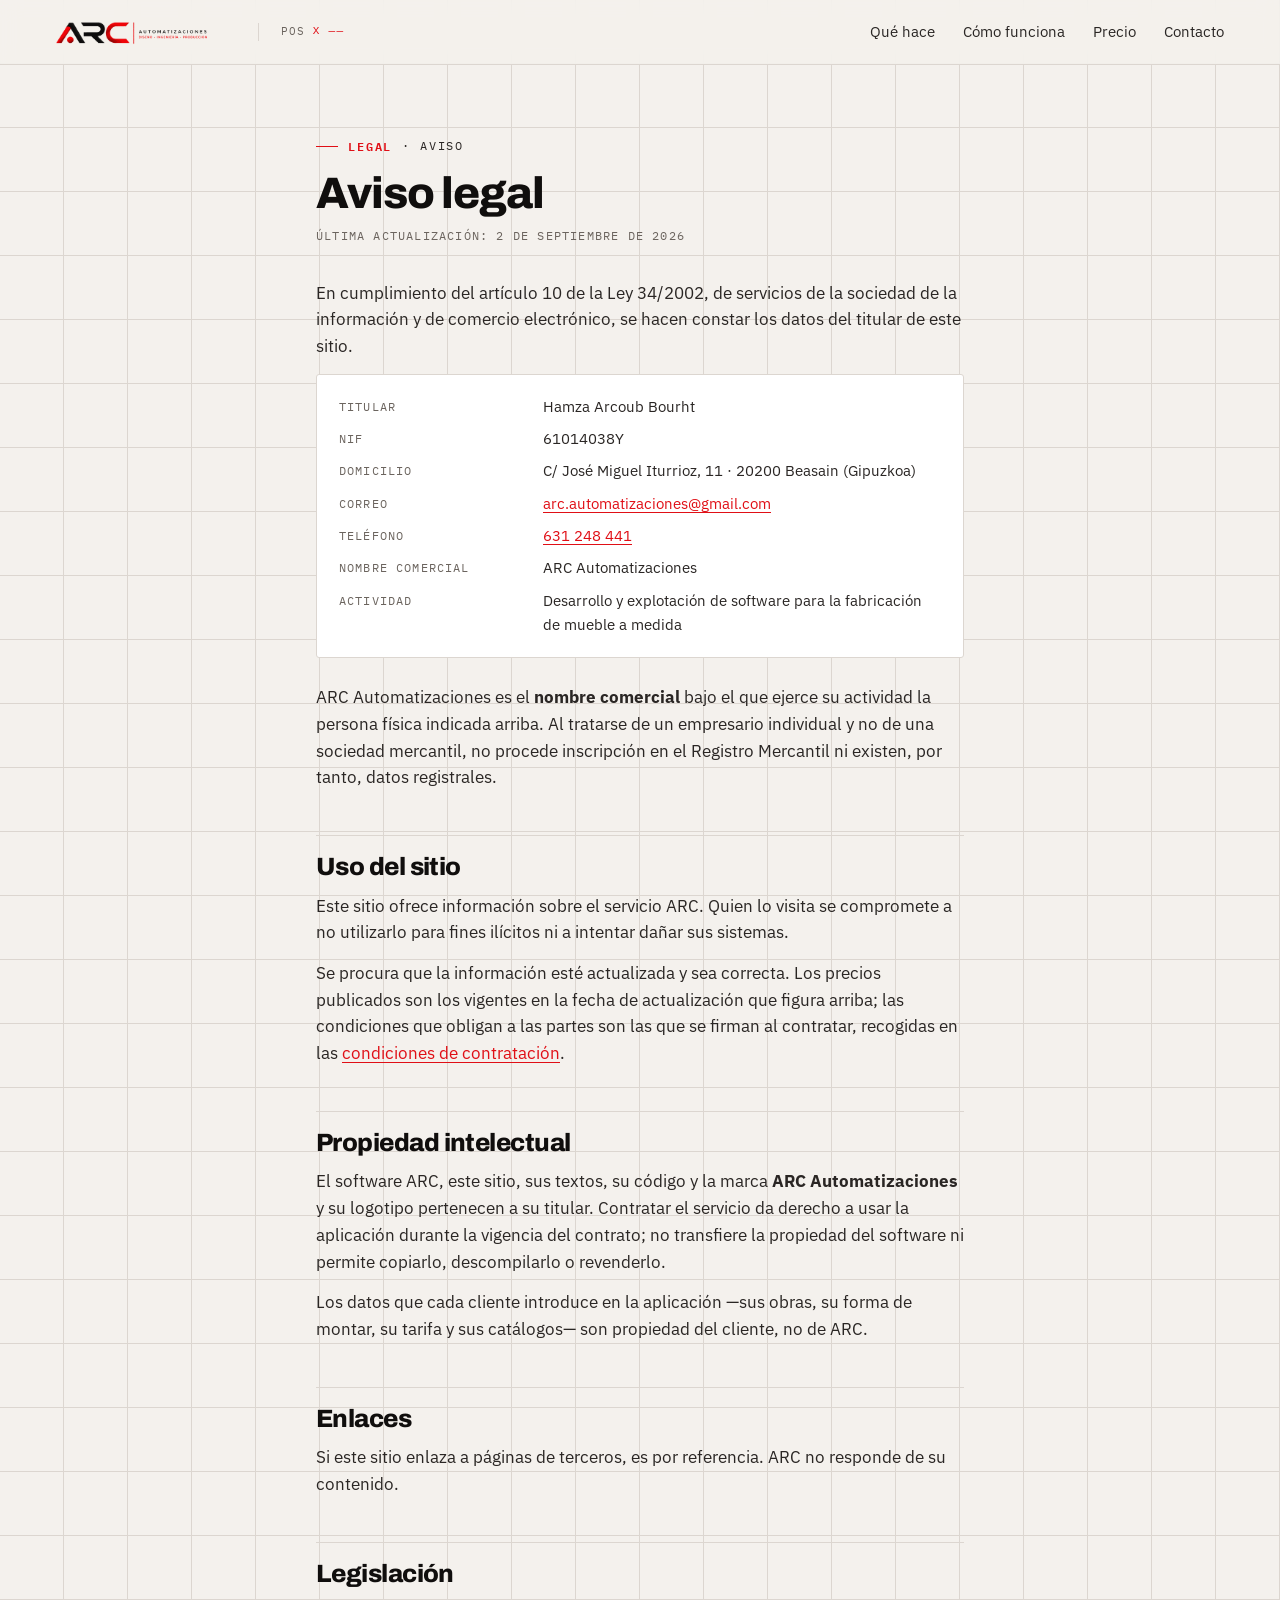
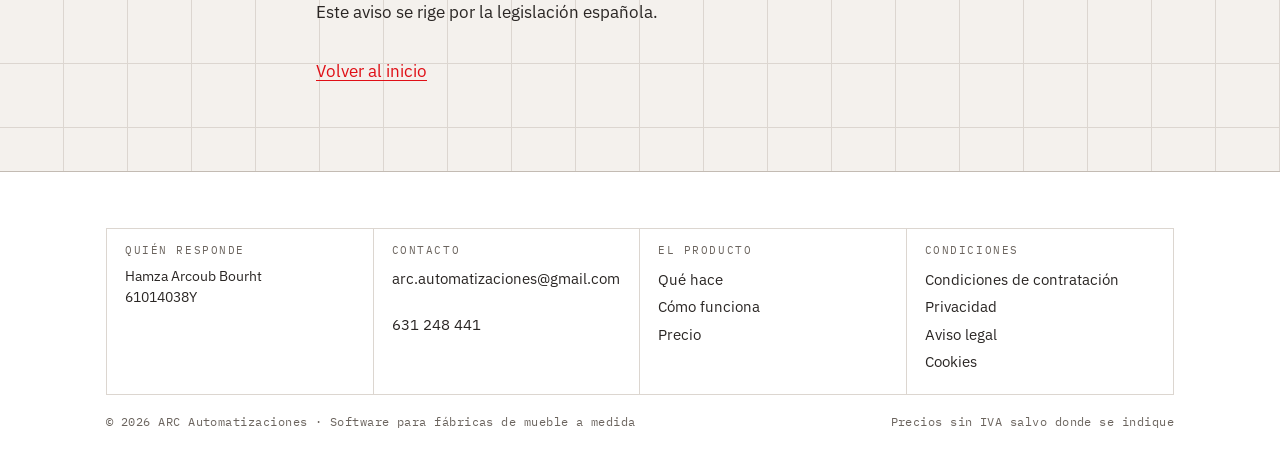
==== commit 118df554: "La barra deja de ser cuatro palabras: el cabezal de la maquina Una CRUZ DE POSICIONADO recorre la ba" ====
--- a/aviso-legal.html
+++ b/aviso-legal.html
@@ -26,6 +26,11 @@
       <img class="claro" src="/marca/arc-lockup.png" alt="ARC Automatizaciones" width="1400" height="237">
       <img class="oscuro" src="/marca/arc-lockup-neg.png" alt="" width="1400" height="237" aria-hidden="true">
     </a>
+    <!-- La lectura de posición y la cruz del cabezal. Las dos son decoración
+         funcional: el CSS las esconde donde no hay ratón que seguir, y el
+         lector de pantalla no tiene por qué enterarse. -->
+    <span class="pos" aria-hidden="true">POS <b id="barraPos">X &mdash;&mdash;</b></span>
+    <div class="cruz" id="barraCruz" aria-hidden="true"><i class="ojo"></i><i class="broca"></i></div>
     <nav>
       <a href="/#que-hace" class="oculta-movil">Qué hace</a>
       <a href="/#como" class="oculta-movil">Cómo funciona</a>
@@ -118,5 +123,6 @@
 <script src="/js/arc.js"></script>
 <script src="/js/fondo.js"></script>
 <script src="/js/armario.js"></script>
+<script src="/js/barra.js"></script>
 </body>
 </html>
--- a/css/arc.css
+++ b/css/arc.css
@@ -149,6 +149,61 @@
 .barra nav a:hover{color:var(--tinta);border-bottom-color:var(--rojo)}
 .barra nav a[aria-current]{color:var(--tinta);border-bottom-color:var(--rojo)}
 @media (max-width:720px){.barra nav a.oculta-movil{display:none}}
+
+/* ---------- el cabezal de la barra ----------
+   La barra se comporta como el visor de posición de un centro de mecanizado:
+   una cruz recorre la barra hasta lo que señalas y la lectura cambia con ella.
+   Cuando sueltas el ratón vuelve a la sección en la que estás, que es lo que
+   hace una máquina: descansa en la última posición ordenada.
+
+   TODO ESTO SOLO EXISTE DONDE HAY UN RATÓN QUE SEGUIR. Con `hover: hover` y
+   `pointer: fine`. En una pantalla táctil no hay nada que señalar, así que la
+   cruz y la lectura no se dibujan —y `barra.js` ni se arranca, porque lo
+   primero que hace es preguntarle al CSS si la cruz se ve—. */
+.barra .hoja{position:relative}
+.barra .pos, .barra .cruz{display:none}
+
+@media (hover: hover) and (pointer: fine){
+  .barra .pos{display:inline-flex;align-items:center;gap:7px;margin-left:22px;
+    padding-left:22px;border-left:1px solid var(--linea);
+    font-family:var(--mono);font-size:11px;letter-spacing:.12em;
+    color:var(--apagado);white-space:nowrap;position:relative;z-index:2}
+  .barra .pos b{color:var(--rojo);font-weight:500;font-variant-numeric:tabular-nums;
+    min-width:7ch}
+  @media (max-width:980px){ .barra .pos{display:none} }
+
+  /* La cruz. Va DEBAJO del texto —z-index 1 contra el 2 de la navegación— para
+     que el aro pase por detrás de la palabra y no la tape. */
+  .barra .cruz{display:block;position:absolute;top:0;bottom:0;left:0;width:0;
+    z-index:1;pointer-events:none;opacity:0;
+    transition:transform .42s cubic-bezier(.22,.61,.36,1), opacity .25s ease}
+  .barra .cruz.puesta{opacity:1}
+  .barra .cruz::before{content:"";position:absolute;left:-.5px;top:0;bottom:0;width:1px;
+    background:var(--rojo);opacity:.5}
+  .barra .cruz .ojo{position:absolute;left:-13px;top:50%;margin-top:-13px;
+    width:26px;height:26px;border:1px solid var(--rojo);border-radius:50%;opacity:.85}
+  .barra .cruz .ojo::before,.barra .cruz .ojo::after{content:"";position:absolute;
+    background:var(--rojo)}
+  .barra .cruz .ojo::before{left:50%;top:-7px;bottom:-7px;width:1px;margin-left:-.5px}
+  .barra .cruz .ojo::after{top:50%;left:-7px;right:-7px;height:1px;margin-top:-.5px}
+  /* La broca entrando: un punto que crece y se apaga. */
+  .barra .cruz .broca{position:absolute;left:50%;top:50%;width:6px;height:6px;
+    margin:-3px 0 0 -3px;border-radius:50%;background:var(--rojo);transform:scale(0);opacity:0}
+  .barra .cruz.entra .broca{animation:arcBroca .5s cubic-bezier(.22,.61,.36,1)}
+  @keyframes arcBroca{
+    0%{transform:scale(0);opacity:1}
+    70%{transform:scale(3.4);opacity:.35}
+    100%{transform:scale(4.4);opacity:0} }
+  .barra nav{position:relative;z-index:2}
+  /* Con la cruz marcando dónde estás, el subrayado sobra: dos marcas para lo
+     mismo son una de más. Se queda solo al pasar el ratón. */
+  .barra nav a[aria-current]{border-bottom-color:transparent}
+  .barra nav a[aria-current]:hover{border-bottom-color:var(--rojo)}
+}
+@media (prefers-reduced-motion: reduce){
+  .barra .cruz{transition:opacity .25s ease}
+  .barra .cruz.entra .broca{animation:none}
+}
 :root[data-theme="dark"] .barra img.claro,
 .barra img.oscuro{display:none}
 @media (prefers-color-scheme: dark){
@@ -494,23 +549,45 @@
    montar—, y eso no es un detalle de gusto: una página que se
    queda con el scroll es una página de la que la gente se va.
    ═══════════════════════════════════════════════════════════ */
-.acto{position:relative;height:560vh}
+/* 720 vh y no 560: el recorrido del bloque ES la duración de la animación.
+   Con 560 cada movimiento se comía media pantalla de rueda y se sentía a
+   tirones; con 720 hay sitio para que cada fase se mueva Y SE QUEDE QUIETA
+   un rato, que es lo que la hace legible. */
+.acto{position:relative;height:720vh}
 /* Pegada DEBAJO de la barra y no debajo del borde de la ventana: la barra es
    sticky y translúcida, así que con `top:0` el dibujo se le metía por debajo y
-   en un móvil se comía el carril de fases entero. */
+   en un móvil se comía el carril de fases entero.
+
+   Y SIN FONDO PROPIO. Antes era una caja blanca con una raya arriba y otra
+   abajo, y por eso parecía otra página: el papel del sitio —con su cuadrícula
+   de milimetrado, que la pinta el `body`— se cortaba en seco al empezar el
+   bloque y volvía a empezar al acabarlo. Dejándola transparente, la hoja es
+   la misma de arriba abajo y el armario se dibuja SOBRE el papel de la
+   portada, no en una ventana aparte. Puede ser transparente sin que se
+   transparente lo de debajo porque dentro de `.acto` no hay nada más. */
 .escenario{position:sticky;top:65px;height:calc(100vh - 65px);height:calc(100svh - 65px);
-  overflow:hidden;background:var(--hoja);
-  border-top:1px solid var(--linea);border-bottom:1px solid var(--linea)}
+  overflow:hidden;background:transparent;opacity:0;
+  transition:opacity .18s linear}
 .escenario>canvas{position:absolute;inset:0;width:100%;height:100%;display:block}
 
-.arm-rot{position:absolute;left:var(--canal);top:clamp(70px,15vh,160px);
+/* El cajetín, en el mismo idioma que el de la portada: «ARC-01 · Alzado de
+   cocina» arriba y «ARC-02 · Armario» aquí. Es lo que dice que esto es la
+   lámina siguiente del mismo juego de planos y no otra web. */
+.arm-cab{position:absolute;left:var(--canal);top:22px;z-index:2;pointer-events:none;
+  display:flex;align-items:center;gap:10px;font-family:var(--mono);font-size:11px;
+  letter-spacing:.1em;text-transform:uppercase;color:var(--apagado)}
+.arm-cab b{color:var(--rojo);font-weight:600}
+.arm-cab::after{content:"";height:1px;width:clamp(40px,7vw,120px);background:var(--linea2)}
+
+.arm-rot{position:absolute;left:var(--canal);top:clamp(96px,18vh,190px);
   max-width:min(31ch,32vw);pointer-events:none;z-index:2}
 .arm-rot .num{font-family:var(--mono);font-size:12px;letter-spacing:.16em;color:var(--rojo)}
 .arm-rot h2{font-family:var(--display);font-weight:800;letter-spacing:-.02em;
   font-size:clamp(24px,3.2vw,40px);line-height:1.05;margin:.25em 0 .4em;color:var(--tinta);
   text-wrap:balance}
 .arm-rot p{font-size:clamp(13.5px,1.35vw,16px);line-height:1.6;margin:0;color:var(--texto)}
-.arm-rot .cambia{transition:opacity .28s ease, transform .28s ease}
+.arm-rot .cambia{transition:opacity .34s cubic-bezier(.22,.61,.36,1),
+                             transform .34s cubic-bezier(.22,.61,.36,1)}
 
 .arm-carril{position:absolute;right:var(--canal);top:50%;transform:translateY(-50%);
   z-index:2;display:grid;gap:clamp(14px,2.4vh,26px);pointer-events:none}
@@ -540,7 +617,8 @@
    pasa de columna a tira arriba, el rótulo baja al pie y el dibujo se queda
    con la franja de en medio, que es lo único que hay. */
 @media (max-width: 860px){
-  .acto{height:480vh}
+  .acto{height:620vh}
+  .arm-cab{top:44px}
   .arm-rot{left:var(--canal);right:var(--canal);top:auto;
     bottom:clamp(84px,16vh,150px);max-width:none}
   .arm-rot h2{font-size:clamp(19px,5.4vw,26px)}
